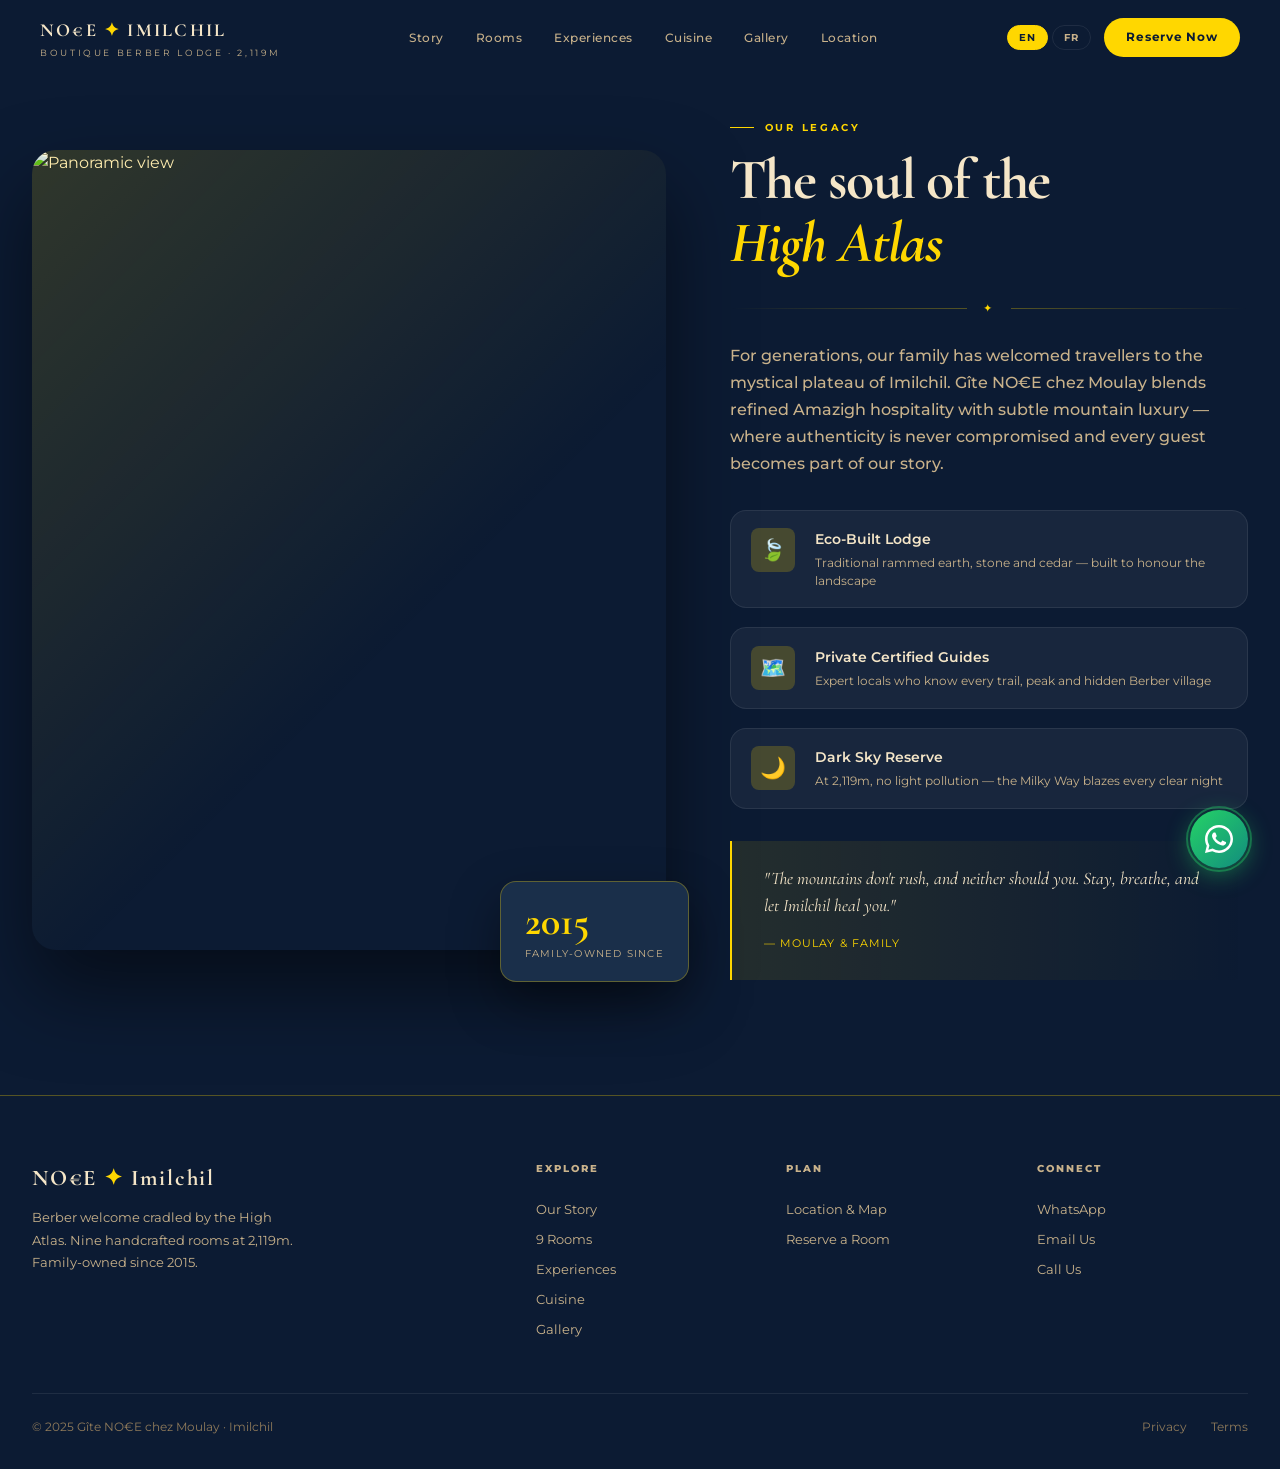
==== about.html @ 266090f7 "Add files via upload" ====
<!DOCTYPE html>
<html lang="en">
<head>
    <meta charset="UTF-8" />
    <meta name="viewport" content="width=device-width, initial-scale=1.0" />
    <title>Our Story — Gîte NO€E</title>
    <link rel="preconnect" href="https://fonts.googleapis.com" />
    <link rel="preconnect" href="https://fonts.gstatic.com" crossorigin />
    <link href="https://fonts.googleapis.com/css2?family=Cormorant+Garamond:ital,wght@0,400;0,500;0,600;0,700;1,400;1,600&family=Montserrat:wght@300;400;500;600;700&display=swap" rel="stylesheet" />
    <link rel="stylesheet" href="style.css" />
</head>
<body>
    <div class="cursor-glow" id="cursorGlow" aria-hidden="true"></div>

    <!-- NAVIGATION (same as index) -->
    <nav id="nav" aria-label="Main navigation">
        <a href="index.html" class="nav-logo"><span class="nav-logo-main">NO€E <span>✦</span> IMILCHIL</span><span class="nav-logo-sub">Boutique Berber Lodge · 2,119m</span></a>
        <ul class="nav-links" role="list">
            <li><a href="about.html">Story</a></li>
            <li><a href="rooms.html">Rooms</a></li>
            <li><a href="experiences.html">Experiences</a></li>
            <li><a href="cuisine.html">Cuisine</a></li>
            <li><a href="gallery.html">Gallery</a></li>
            <li><a href="location.html">Location</a></li>
        </ul>
        <div class="nav-right">
            <div class="lang-wrap"><button class="lang-btn on" data-lang="en" aria-pressed="true">EN</button><button class="lang-btn" data-lang="fr" aria-pressed="false">FR</button></div>
            <a href="location.html#booking" class="nav-cta-btn">Reserve Now</a>
            <button class="burger" id="burger" aria-expanded="false" aria-controls="mob-menu"><span></span><span></span><span></span></button>
        </div>
    </nav>

    <nav class="mob-menu" id="mob-menu">
        <a href="about.html">Our Story</a><a href="rooms.html">9 Rooms</a><a href="experiences.html">Experiences</a><a href="cuisine.html">Cuisine</a><a href="gallery.html">Gallery</a><a href="location.html">Location</a><a href="location.html#booking">Reserve Now →</a>
    </nav>

    <main>
        <!-- ABOUT SECTION (full) -->
        <section id="about" class="section" style="padding-top:120px;">
            <div class="container">
                <div class="about-wrap">
                    <div class="about-img-block r">
                        <div class="about-img-frame">
                            <img class="about-img-main" src="https://i.postimg.cc/1n8S5CJY/AQM05FC-2BAV7cjh-Jnmu-V8AZ-J45tx25D-82i-GCc-Iw-R-6g-IJ9uo-DJxh-YTn-Dd-X-Yo-VLy-Zjq-O2AMg-Bp-F4c9ld-E.jpg" alt="Panoramic view" width="600" height="800" loading="lazy">
                        </div>
                        <div class="about-float-card"><div class="num">2015</div><div class="lbl">Family-owned since</div></div>
                    </div>
                    <div class="about-text-block r r-d1">
                        <p class="eyebrow">Our Legacy</p>
                        <h2 class="sec-title" id="about-h">The soul of the<br><em>High Atlas</em></h2>
                        <div class="gold-line"><span>✦</span></div>
                        <p class="sec-lead">For generations, our family has welcomed travellers to the mystical plateau of Imilchil. Gîte NO€E chez Moulay blends refined Amazigh hospitality with subtle mountain luxury — where authenticity is never compromised and every guest becomes part of our story.</p>
                        <div class="about-pillars">
                            <div class="pillar"><div class="pillar-icon">🍃</div><div><div class="pillar-name">Eco-Built Lodge</div><div class="pillar-desc">Traditional rammed earth, stone and cedar — built to honour the landscape</div></div></div>
                            <div class="pillar"><div class="pillar-icon">🗺️</div><div><div class="pillar-name">Private Certified Guides</div><div class="pillar-desc">Expert locals who know every trail, peak and hidden Berber village</div></div></div>
                            <div class="pillar"><div class="pillar-icon">🌙</div><div><div class="pillar-name">Dark Sky Reserve</div><div class="pillar-desc">At 2,119m, no light pollution — the Milky Way blazes every clear night</div></div></div>
                        </div>
                        <blockquote class="quote-pull"><p>"The mountains don't rush, and neither should you. Stay, breathe, and let Imilchil heal you."</p><cite>— Moulay &amp; family</cite></blockquote>
                    </div>
                </div>
            </div>
        </section>
    </main>

    <!-- FOOTER (same as index) -->
    <footer role="contentinfo">
        <div class="container">
            <div class="footer-grid">
                <div class="footer-brand"><div class="f-logo">NO€E <span>✦</span> Imilchil</div><p>Berber welcome cradled by the High Atlas. Nine handcrafted rooms at 2,119m. Family-owned since 2015.</p></div>
                <div class="footer-col"><h5>Explore</h5><nav><a href="about.html">Our Story</a><a href="rooms.html">9 Rooms</a><a href="experiences.html">Experiences</a><a href="cuisine.html">Cuisine</a><a href="gallery.html">Gallery</a></nav></div>
                <div class="footer-col"><h5>Plan</h5><nav><a href="location.html">Location &amp; Map</a><a href="location.html#booking">Reserve a Room</a></nav></div>
                <div class="footer-col"><h5>Connect</h5><nav><a href="https://wa.me/212709085856" target="_blank">WhatsApp</a><a href="mailto:ouchenmoulay0@gmail.com">Email Us</a><a href="tel:+212709085856">Call Us</a></nav></div>
            </div>
            <div class="footer-bottom"><span class="footer-copy">© 2025 Gîte NO€E chez Moulay · Imilchil</span><div class="footer-legal"><a href="#">Privacy</a><a href="#">Terms</a></div></div>
        </div>
    </footer>

    <a href="https://wa.me/212709085856" class="wa-fab" target="_blank" rel="noopener noreferrer"><div class="wa-pulse"></div><svg viewBox="0 0 24 24" fill="white"><path d="M17.472 14.382c-.297-.149-1.758-.867-2.03-.967-.273-.099-.471-.148-.67.15-.197.297-.767.966-.94 1.164-.173.199-.347.223-.644.075-.297-.15-1.255-.463-2.39-1.475-.883-.788-1.48-1.761-1.653-2.059-.173-.297-.018-.458.13-.606.134-.133.298-.347.446-.52.149-.174.198-.298.298-.497.099-.198.05-.371-.025-.52-.075-.149-.669-1.612-.916-2.207-.242-.579-.487-.5-.669-.51-.173-.008-.371-.01-.57-.01-.198 0-.52.074-.792.372-.272.297-1.04 1.016-1.04 2.479 0 1.462 1.065 2.875 1.213 3.074.149.198 2.096 3.2 5.077 4.487.709.306 1.262.489 1.694.625.712.227 1.36.195 1.871.118.571-.085 1.758-.719 2.006-1.413.248-.694.248-1.289.173-1.413z"/><path d="M12 0C5.373 0 0 5.373 0 12c0 2.123.553 4.114 1.522 5.847L0 24l6.304-1.493A11.934 11.934 0 0012 24c6.627 0 12-5.373 12-12S18.627 0 12 0zm0 21.818a9.818 9.818 0 01-5.03-1.381l-.36-.215-3.745.886.936-3.632-.234-.374A9.818 9.818 0 012.182 12C2.182 6.566 6.566 2.182 12 2.182S21.818 6.566 21.818 12 17.434 21.818 12 21.818z"/></svg></a>

    <div class="book-bar" id="bookBar"><div><div class="book-bar-from">Rooms from</div><div class="book-bar-price">35 € / night</div></div><a href="location.html#booking" class="btn-gold" style="padding:0.65rem 1.5rem;font-size:0.8rem;">Reserve →</a></div>

    <script src="script.js" defer></script>
</body>
</html>
---- style.css ----
:root {
    --bg-primary: #0C1B33;
    --bg-secondary: #1A2F4A;
    --bg-card: #25415D;
    --bg-dark: #081420;
    --text-primary: #F5E6C8;
    --text-secondary: #C9B28B;
    --text-muted: #8F7A5A;
    --gold: #FFD700;
    --gold-light: #FFE44D;
    --gold-dim: rgba(255, 215, 0, 0.2);
    --green: #009E60;
    --border-gold: rgba(255, 215, 0, 0.3);
    --border-dim: rgba(255, 255, 255, 0.08);
    --r-sm: 8px; --r-md: 16px; --r-lg: 24px; --r-xl: 40px;
    --ease: cubic-bezier(0.25, 0.46, 0.45, 0.94);
    --ease-out: cubic-bezier(0.16, 1, 0.3, 1);
}
*,*::before,*::after{margin:0;padding:0;box-sizing:border-box;}
html{scroll-behavior:smooth;scroll-padding-top:80px;font-size:16px;}
body{font-family:'Montserrat',system-ui,sans-serif;background:var(--bg-primary);color:var(--text-primary);line-height:1.65;overflow-x:hidden;}
img{display:block;max-width:100%;}
a{color:inherit;text-decoration:none;}
ul{list-style:none;}
button{font-family:inherit;cursor:pointer;border:none;background:none;}
input,select,textarea{font-family:inherit;}

.cursor-glow{position:fixed;width:400px;height:400px;border-radius:50%;background:radial-gradient(circle,rgba(255,215,0,0.08) 0%,transparent 70%);pointer-events:none;z-index:0;transform:translate(-50%,-50%);}
body::before{content:'';position:fixed;inset:0;z-index:1;pointer-events:none;background-image:url("data:image/svg+xml,%3Csvg viewBox='0 0 256 256' xmlns='http://www.w3.org/2000/svg'%3E%3Cfilter id='noise'%3E%3CfeTurbulence type='fractalNoise' baseFrequency='0.9' numOctaves='4' stitchTiles='stitch'/%3E%3C/filter%3E%3Crect width='100%25' height='100%25' filter='url(%23noise)' opacity='0.03'/%3E%3C/svg%3E");opacity:0.3;}

#nav{position:fixed;inset:0 0 auto 0;z-index:9000;display:flex;align-items:center;justify-content:space-between;padding:0 2.5rem;height:76px;background:transparent;transition:background 0.5s var(--ease),border-color 0.5s;border-bottom:1px solid transparent;}
#nav.solid{background:rgba(12,27,51,0.92);backdrop-filter:blur(24px) saturate(180%);border-bottom-color:var(--border-gold);}
.nav-logo{display:flex;flex-direction:column;gap:1px;}
.nav-logo-main{font-family:'Cormorant Garamond',serif;font-size:1.15rem;font-weight:700;letter-spacing:0.12em;color:var(--text-primary);}
.nav-logo-main span{color:var(--gold);}
.nav-logo-sub{font-size:0.55rem;letter-spacing:0.3em;text-transform:uppercase;color:var(--text-secondary);}
.nav-links{display:none;align-items:center;gap:0.2rem;}
@media(min-width:900px){.nav-links{display:flex;}}
.nav-links a{font-size:0.78rem;font-weight:500;letter-spacing:0.04em;color:var(--text-secondary);padding:0.5rem 0.9rem;border-radius:var(--r-xl);transition:color 0.2s,background 0.2s;}
.nav-links a:hover{color:var(--gold);background:rgba(255,215,0,0.1);}
.nav-cta-btn{font-size:0.78rem;font-weight:700;letter-spacing:0.06em;padding:0.6rem 1.4rem;border-radius:var(--r-xl);background:var(--gold);color:var(--bg-primary);transition:all 0.25s var(--ease);}
.nav-cta-btn:hover{background:var(--gold-light);transform:translateY(-1px);}
.nav-right{display:flex;align-items:center;gap:0.8rem;}
.lang-wrap{display:flex;gap:4px;}
.lang-btn{font-size:0.65rem;font-weight:700;letter-spacing:0.08em;padding:0.3rem 0.7rem;border-radius:2rem;border:1px solid var(--border-dim);color:var(--text-secondary);transition:all 0.2s;}
.lang-btn.on{background:var(--gold);border-color:var(--gold);color:var(--bg-primary);}
.lang-btn:hover:not(.on){border-color:var(--border-gold);color:var(--gold);}
.burger{display:flex;flex-direction:column;gap:5px;padding:8px;border-radius:var(--r-sm);}
@media(min-width:900px){.burger{display:none;}}
.burger:hover{background:rgba(255,255,255,0.06);}
.burger span{display:block;width:22px;height:1.5px;background:var(--text-primary);border-radius:2px;transition:transform 0.3s,opacity 0.3s;}
.burger.open span:nth-child(1){transform:translateY(6.5px) rotate(45deg);}
.burger.open span:nth-child(2){opacity:0;transform:scaleX(0);}
.burger.open span:nth-child(3){transform:translateY(-6.5px) rotate(-45deg);}
.mob-menu{position:fixed;inset:76px 0 auto 0;z-index:8999;background:rgba(12,27,51,0.97);backdrop-filter:blur(30px);border-bottom:1px solid var(--border-gold);padding:1.5rem 2rem 2rem;display:flex;flex-direction:column;gap:0.4rem;transform:translateY(-110%);opacity:0;transition:transform 0.4s var(--ease-out),opacity 0.4s;}
.mob-menu.open{transform:translateY(0);opacity:1;}
.mob-menu a{display:block;padding:0.85rem 1rem;border-radius:var(--r-sm);font-size:1rem;font-weight:500;color:var(--text-secondary);border-bottom:1px solid var(--border-dim);transition:color 0.2s,background 0.2s;}
.mob-menu a:hover{color:var(--gold);background:rgba(255,215,0,0.08);}
.mob-menu a:last-child{margin-top:0.8rem;border:none;background:var(--gold);color:var(--bg-primary);text-align:center;border-radius:var(--r-xl);font-weight:700;}

#hero{position:relative;min-height:100svh;display:flex;align-items:center;justify-content:center;overflow:hidden;}
.hero-bg{position:absolute;inset:0;background:url('https://i.postimg.cc/1n8S5CJY/AQM05FC-2BAV7cjh-Jnmu-V8AZ-J45tx25D-82i-GCc-Iw-R-6g-IJ9uo-DJxh-YTn-Dd-X-Yo-VLy-Zjq-O2AMg-Bp-F4c9ld-E.jpg') center 35%/cover no-repeat;transform:scale(1.06);transition:transform 10s var(--ease-out);filter:brightness(0.7) saturate(1.3) contrast(1.1);}
.hero-bg.ready{transform:scale(1);}
.hero-bg::after{content:'';position:absolute;inset:0;background:linear-gradient(to bottom,rgba(12,27,51,0.5) 0%,transparent 40%),linear-gradient(to top,rgba(12,27,51,0.85) 0%,rgba(12,27,51,0.3) 50%,transparent 100%);}
.hero-orb{position:absolute;border-radius:50%;pointer-events:none;animation:orbFloat 8s ease-in-out infinite;}
.hero-orb-1{width:600px;height:600px;background:radial-gradient(circle,rgba(255,215,0,0.1) 0%,transparent 70%);top:-100px;right:-100px;}
.hero-orb-2{width:400px;height:400px;background:radial-gradient(circle,rgba(0,158,96,0.1) 0%,transparent 70%);bottom:50px;left:-50px;animation-delay:3s;}
@keyframes orbFloat{0%,100%{transform:translateY(0) scale(1);}50%{transform:translateY(-30px) scale(1.05);}}
.hero-corner{position:absolute;width:80px;height:80px;border-color:rgba(255,215,0,0.5);border-style:solid;border-width:0;pointer-events:none;}
.hero-corner.tl{top:100px;left:40px;border-top-width:1px;border-left-width:1px;}
.hero-corner.tr{top:100px;right:40px;border-top-width:1px;border-right-width:1px;}
.hero-corner.bl{bottom:60px;left:40px;border-bottom-width:1px;border-left-width:1px;}
.hero-corner.br{bottom:60px;right:40px;border-bottom-width:1px;border-right-width:1px;}
.hero-inner{position:relative;z-index:2;text-align:center;padding:8rem 2rem 5rem;max-width:900px;}
.hero-tag{display:inline-flex;align-items:center;gap:0.8rem;background:rgba(12,27,51,0.7);border:1px solid rgba(255,215,0,0.5);color:var(--gold);font-size:0.6rem;font-weight:700;letter-spacing:0.25em;text-transform:uppercase;padding:0.55rem 1.4rem;border-radius:2rem;margin-bottom:2rem;}
.hero-tag-dot{width:4px;height:4px;border-radius:50%;background:var(--gold);animation:blink 2s ease-in-out infinite;}
@keyframes blink{0%,100%{opacity:1;}50%{opacity:0.2;}}
.hero-h1{font-family:'Cormorant Garamond',serif;font-size:clamp(2.8rem,8vw,6.5rem);font-weight:900;line-height:1.02;letter-spacing:-0.02em;color:var(--text-primary);margin-bottom:1.5rem;}
.hero-h1 .line{display:block;overflow:hidden;}
.hero-h1 .line span{display:inline-block;animation:slideUp 0.9s var(--ease-out) both;}
.hero-h1 .line:nth-child(1) span{animation-delay:0.1s;}
.hero-h1 .line:nth-child(2) span{animation-delay:0.2s;}
.hero-h1 em{font-style:italic;background:linear-gradient(135deg,var(--gold) 0%,var(--gold-light) 50%,#FF8C00 100%);-webkit-background-clip:text;-webkit-text-fill-color:transparent;background-clip:text;}
@keyframes slideUp{from{transform:translateY(110%);opacity:0;}to{transform:translateY(0);opacity:1;}}
.hero-sub{font-size:clamp(0.9rem,1.8vw,1.15rem);color:var(--text-secondary);max-width:560px;margin:0 auto 2.5rem;line-height:1.7;font-weight:500;animation:fadeIn 1s 0.5s both;}
@keyframes fadeIn{from{opacity:0;transform:translateY(16px);}to{opacity:1;transform:translateY(0);}}
.hero-btns{display:flex;flex-wrap:wrap;gap:1rem;justify-content:center;margin-bottom:3.5rem;animation:fadeIn 1s 0.7s both;}
.btn-gold{display:inline-flex;align-items:center;gap:0.5rem;padding:1rem 2.2rem;border-radius:var(--r-xl);background:var(--gold);color:var(--bg-primary);font-size:0.85rem;font-weight:700;letter-spacing:0.05em;box-shadow:0 0 40px rgba(255,215,0,0.35);transition:all 0.3s var(--ease);}
.btn-gold:hover{background:var(--gold-light);transform:translateY(-3px);box-shadow:0 8px 40px rgba(255,215,0,0.5);}
.btn-outline-cream{display:inline-flex;align-items:center;gap:0.5rem;padding:1rem 2.2rem;border-radius:var(--r-xl);background:rgba(255,255,255,0.08);border:1px solid rgba(255,215,0,0.4);color:var(--text-primary);font-size:0.85rem;font-weight:600;backdrop-filter:blur(8px);transition:all 0.3s var(--ease);}
.btn-outline-cream:hover{background:rgba(255,215,0,0.15);border-color:var(--gold);transform:translateY(-3px);}
.hero-stats{display:flex;flex-wrap:wrap;justify-content:center;gap:0;border:1px solid var(--border-gold);border-radius:var(--r-lg);background:rgba(12,27,51,0.7);backdrop-filter:blur(16px);overflow:hidden;max-width:700px;margin:0 auto;animation:fadeIn 1s 0.9s both;}
.h-stat{flex:1;min-width:140px;padding:1.2rem 1rem;text-align:center;border-right:1px solid var(--border-gold);}
.h-stat:last-child{border-right:none;}
.h-stat-num{font-family:'Cormorant Garamond',serif;font-size:1.6rem;font-weight:700;color:var(--gold);display:block;line-height:1;margin-bottom:0.3rem;}
.h-stat-label{font-size:0.62rem;letter-spacing:0.15em;text-transform:uppercase;color:var(--text-secondary);}
.hero-scroll{position:absolute;bottom:2.5rem;left:50%;transform:translateX(-50%);z-index:2;display:flex;flex-direction:column;align-items:center;gap:0.5rem;}
.scroll-mouse{width:24px;height:38px;border:1.5px solid rgba(255,215,0,0.5);border-radius:12px;display:flex;justify-content:center;padding-top:6px;}
.scroll-wheel{width:3px;height:8px;background:var(--gold);border-radius:2px;animation:scrollDown 2s ease-in-out infinite;}
@keyframes scrollDown{0%{transform:translateY(0);opacity:1;}100%{transform:translateY(12px);opacity:0;}}
.scroll-text{font-size:0.55rem;letter-spacing:0.2em;text-transform:uppercase;color:var(--text-muted);}

.section{padding:clamp(4rem,9vw,8rem) 2rem;position:relative;z-index:2;background:var(--bg-primary);}
.container{max-width:1280px;margin:0 auto;}
.eyebrow{font-size:0.6rem;font-weight:700;letter-spacing:0.28em;text-transform:uppercase;color:var(--gold);margin-bottom:0.8rem;display:flex;align-items:center;gap:0.7rem;}
.eyebrow::before{content:'';display:block;width:24px;height:1px;background:var(--gold);}
.sec-title{font-family:'Cormorant Garamond',serif;font-size:clamp(2rem,4.5vw,3.8rem);font-weight:700;line-height:1.1;color:var(--text-primary);letter-spacing:-0.02em;margin-bottom:1rem;}
.sec-title em{font-style:italic;color:var(--gold);}
.sec-lead{font-size:0.97rem;color:var(--text-secondary);max-width:520px;line-height:1.75;font-weight:500;}
.gold-line{display:flex;align-items:center;gap:1rem;margin:1.5rem 0;}
.gold-line::before,.gold-line::after{content:'';flex:1;height:1px;background:linear-gradient(to right,transparent,var(--border-gold));}
.gold-line::after{background:linear-gradient(to left,transparent,var(--border-gold));}
.gold-line span{color:var(--gold);font-size:0.7rem;letter-spacing:0.2em;}
.r{opacity:0;transform:translateY(32px);transition:opacity 0.7s var(--ease-out),transform 0.7s var(--ease-out);}
.r.in{opacity:1;transform:translateY(0);}
.r-d1{transition-delay:0.1s;}
.r-d2{transition-delay:0.18s;}
.r-d3{transition-delay:0.26s;}

.lux-bar{background:var(--bg-secondary);border-top:1px solid var(--border-gold);border-bottom:1px solid var(--border-gold);padding:0.9rem 0;overflow:hidden;position:relative;z-index:2;}
.lux-track{display:flex;gap:3rem;width:max-content;animation:lux 30s linear infinite;}
.lux-item{display:flex;align-items:center;gap:0.6rem;font-size:0.65rem;font-weight:600;letter-spacing:0.15em;text-transform:uppercase;color:var(--text-secondary);white-space:nowrap;}
.lux-item .gem{color:var(--gold);font-size:0.8rem;}
@keyframes lux{from{transform:translateX(0);}to{transform:translateX(-50%);}}

.about-wrap{display:grid;grid-template-columns:1fr;gap:4rem;align-items:center;}
@media(min-width:900px){.about-wrap{grid-template-columns:1.1fr 0.9fr;}}
.about-img-block{position:relative;}
.about-img-frame{position:relative;border-radius:var(--r-lg);overflow:hidden;box-shadow:0 40px 80px rgba(0,0,0,0.5);}
.about-img-frame::before{content:'';position:absolute;inset:0;z-index:1;background:linear-gradient(135deg,rgba(255,215,0,0.15) 0%,transparent 60%);pointer-events:none;}
.about-img-main{width:100%;aspect-ratio:3/4;object-fit:cover;transition:transform 0.8s var(--ease);filter:contrast(1.1) saturate(1.2);}
.about-img-frame:hover .about-img-main{transform:scale(1.03);}
.about-float-card{position:absolute;bottom:-2rem;right:-1.5rem;background:var(--bg-secondary);border:1px solid var(--border-gold);border-radius:var(--r-md);padding:1.2rem 1.5rem;box-shadow:0 20px 50px rgba(0,0,0,0.4);backdrop-filter:blur(10px);min-width:180px;}
.about-float-card .num{font-family:'Cormorant Garamond',serif;font-size:2.5rem;font-weight:700;color:var(--gold);line-height:1;}
.about-float-card .lbl{font-size:0.65rem;letter-spacing:0.12em;text-transform:uppercase;color:var(--text-secondary);margin-top:0.2rem;}
.about-pillars{display:flex;flex-direction:column;gap:1.2rem;margin-top:2rem;}
.pillar{display:flex;gap:1.2rem;align-items:flex-start;padding:1.1rem 1.3rem;background:rgba(255,255,255,0.05);border:1px solid var(--border-dim);border-radius:var(--r-md);transition:border-color 0.3s,background 0.3s;}
.pillar:hover{border-color:var(--border-gold);background:rgba(255,215,0,0.08);}
.pillar-icon{width:44px;height:44px;border-radius:var(--r-sm);flex-shrink:0;background:var(--gold-dim);display:flex;align-items:center;justify-content:center;font-size:1.3rem;}
.pillar-name{font-size:0.88rem;font-weight:600;color:var(--text-primary);margin-bottom:0.15rem;}
.pillar-desc{font-size:0.75rem;color:var(--text-secondary);line-height:1.5;}
.quote-pull{margin-top:2rem;padding:1.5rem 2rem;border-left:2px solid var(--gold);background:linear-gradient(90deg,rgba(255,215,0,0.1),transparent);border-radius:0 var(--r-md) var(--r-md) 0;}
.quote-pull p{font-family:'Cormorant Garamond',serif;font-size:1.1rem;font-style:italic;color:var(--text-primary);line-height:1.55;margin-bottom:0.6rem;}
.quote-pull cite{font-size:0.7rem;font-style:normal;letter-spacing:0.1em;text-transform:uppercase;color:var(--gold);}

.stats-section{background:var(--bg-secondary);border-top:1px solid var(--border-gold);border-bottom:1px solid var(--border-gold);position:relative;z-index:2;}
.stats-grid{display:grid;grid-template-columns:repeat(2,1fr);gap:0;}
@media(min-width:600px){.stats-grid{grid-template-columns:repeat(4,1fr);}}
.stat-box{padding:2.5rem 2rem;text-align:center;border-right:1px solid var(--border-dim);position:relative;}
.stat-box:last-child{border-right:none;}
.stat-box::before{content:'';position:absolute;inset:0;background:radial-gradient(circle at 50% 0%,rgba(255,215,0,0.06) 0%,transparent 60%);pointer-events:none;}
.stat-num{font-family:'Cormorant Garamond',serif;font-size:clamp(2.2rem,5vw,3.5rem);font-weight:700;color:var(--gold);line-height:1;display:block;margin-bottom:0.4rem;}
.stat-label{font-size:0.65rem;letter-spacing:0.18em;text-transform:uppercase;color:var(--text-secondary);}

.rooms-section{background:var(--bg-primary);}
.rooms-header{display:flex;flex-wrap:wrap;gap:1.5rem;justify-content:space-between;align-items:flex-end;margin-bottom:3rem;}
.rooms-grid{display:grid;grid-template-columns:1fr;gap:1.5rem;}
@media(min-width:640px){.rooms-grid{grid-template-columns:repeat(2,1fr);}}
@media(min-width:1100px){.rooms-grid{grid-template-columns:repeat(3,1fr);}}
.room-card.featured{grid-column:1/-1;}
@media(min-width:640px){.room-card.featured .room-img{height:420px;}.room-card.featured .room-inner{display:grid;grid-template-columns:1fr 1fr;align-items:end;}}
.room-card{background:var(--bg-secondary);border:1px solid var(--border-dim);border-radius:var(--r-lg);overflow:hidden;transition:border-color 0.4s var(--ease),transform 0.4s var(--ease),box-shadow 0.4s var(--ease);cursor:pointer;}
.room-card:hover{border-color:var(--border-gold);transform:translateY(-8px);box-shadow:0 32px 64px rgba(0,0,0,0.4),0 0 0 1px var(--border-gold);}
.room-img-wrap{position:relative;overflow:hidden;}
.room-img{width:100%;height:240px;object-fit:cover;transition:transform 0.7s var(--ease);display:block;filter:contrast(1.1) saturate(1.1);}
.room-card:hover .room-img{transform:scale(1.07);}
.room-img-overlay{position:absolute;inset:0;background:linear-gradient(to top,rgba(12,27,51,0.8) 0%,transparent 50%);}
.room-badge{position:absolute;top:1rem;left:1rem;z-index:2;padding:0.3rem 0.8rem;border-radius:2rem;font-size:0.58rem;font-weight:800;letter-spacing:0.12em;text-transform:uppercase;}
.badge-gold{background:var(--gold);color:var(--bg-primary);}
.badge-dark{background:rgba(0,0,0,0.7);border:1px solid var(--border-gold);color:var(--gold);backdrop-filter:blur(8px);}
.room-inner{padding:1.4rem 1.5rem 1.6rem;position:relative;z-index:3;}
.room-name{font-family:'Cormorant Garamond',serif;font-size:1.25rem;font-weight:700;color:var(--text-primary);margin-bottom:0.4rem;}
.room-desc{font-size:0.78rem;color:var(--text-secondary);line-height:1.6;margin-bottom:1rem;}
.room-amenities{display:flex;flex-wrap:wrap;gap:0.4rem;margin-bottom:1.2rem;}
.amenity{font-size:0.62rem;font-weight:600;letter-spacing:0.06em;padding:0.25rem 0.65rem;border-radius:2rem;background:rgba(255,215,0,0.15);border:1px solid rgba(255,215,0,0.3);color:var(--gold);}
.room-footer-row{display:flex;align-items:center;justify-content:space-between;gap:1rem;padding-top:1rem;border-top:1px solid var(--border-dim);}
.room-price .amount{font-family:'Cormorant Garamond',serif;font-size:1.5rem;font-weight:700;color:var(--gold);}
.room-price .unit{font-size:0.65rem;color:var(--text-secondary);display:block;margin-top:-2px;}
.btn-room{padding:0.55rem 1.3rem;border-radius:var(--r-xl);background:transparent;border:1px solid var(--border-gold);color:var(--gold);font-size:0.72rem;font-weight:700;letter-spacing:0.06em;transition:all 0.25s var(--ease);}
.btn-room:hover{background:var(--gold);border-color:var(--gold);color:var(--bg-primary);}

.exp-section{background:var(--bg-secondary);}
.exp-grid{display:grid;grid-template-columns:1fr;gap:1.2rem;}
@media(min-width:640px){.exp-grid{grid-template-columns:repeat(2,1fr);}}
@media(min-width:1100px){.exp-grid{grid-template-columns:repeat(4,1fr);}}
.exp-card{position:relative;border-radius:var(--r-lg);overflow:hidden;height:360px;cursor:pointer;}
.exp-card img{position:absolute;inset:0;width:100%;height:100%;object-fit:cover;transition:transform 0.7s var(--ease),filter 0.5s;filter:brightness(0.8) saturate(1.2) contrast(1.1);}
.exp-card:hover img{transform:scale(1.1);filter:brightness(1) saturate(1.2) contrast(1.1);}
.exp-card-body{position:absolute;inset:0;z-index:2;background:linear-gradient(to top,rgba(12,27,51,0.9) 0%,rgba(12,27,51,0.3) 50%,transparent 100%);display:flex;flex-direction:column;justify-content:flex-end;padding:1.5rem;}
.exp-num{font-size:0.6rem;font-weight:800;letter-spacing:0.2em;color:var(--gold);text-transform:uppercase;margin-bottom:0.4rem;}
.exp-name{font-family:'Cormorant Garamond',serif;font-size:1.35rem;font-weight:700;color:var(--text-primary);line-height:1.2;margin-bottom:0.4rem;}
.exp-desc{font-size:0.75rem;color:var(--text-secondary);line-height:1.5;}
.exp-link{display:inline-flex;align-items:center;gap:0.4rem;margin-top:0.8rem;font-size:0.7rem;font-weight:700;letter-spacing:0.1em;text-transform:uppercase;color:var(--gold);opacity:0;transform:translateY(8px);transition:opacity 0.3s,transform 0.3s;}
.exp-card:hover .exp-link{opacity:1;transform:translateY(0);}

.gallery-section{background:var(--bg-primary);}
.gallery-mosaic{display:grid;grid-template-columns:repeat(12,1fr);grid-auto-rows:60px;gap:0.8rem;}
.gal-item{position:relative;border-radius:var(--r-md);overflow:hidden;cursor:pointer;}
.gal-item img{width:100%;height:100%;object-fit:cover;transition:transform 0.6s var(--ease),filter 0.4s;filter:brightness(0.8) saturate(1.2) contrast(1.1);}
.gal-item:hover img{transform:scale(1.06);filter:brightness(1) saturate(1.2) contrast(1.1);}
.gal-item-overlay{position:absolute;inset:0;background:linear-gradient(to top,rgba(12,27,51,0.7) 0%,transparent 60%);opacity:0;transition:opacity 0.4s;display:flex;align-items:flex-end;padding:1rem;}
.gal-item:hover .gal-item-overlay{opacity:1;}
.gal-caption{font-size:0.72rem;font-weight:600;color:var(--text-primary);}
.gal-item:nth-child(1){grid-column:1/8;grid-row:1/6;}
.gal-item:nth-child(2){grid-column:8/13;grid-row:1/4;}
.gal-item:nth-child(3){grid-column:8/13;grid-row:4/6;}
@media(max-width:700px){.gallery-mosaic{grid-template-columns:1fr;grid-auto-rows:220px;}.gal-item{grid-column:auto!important;grid-row:auto!important;}}

.cuisine-section{background:var(--bg-secondary);}
.cuisine-wrap{display:grid;grid-template-columns:1fr;gap:4rem;align-items:start;}
@media(min-width:900px){.cuisine-wrap{grid-template-columns:1fr 1fr;}}
.menu-card{background:rgba(255,255,255,0.05);border:1px solid var(--border-dim);border-radius:var(--r-lg);overflow:hidden;}
.menu-card-header{padding:1.5rem 2rem;background:linear-gradient(135deg,rgba(255,215,0,0.15),rgba(0,158,96,0.1));border-bottom:1px solid var(--border-dim);font-family:'Cormorant Garamond',serif;font-size:1rem;font-style:italic;color:var(--gold);}
.menu-items{padding:0 2rem;}
.menu-row{display:flex;align-items:baseline;justify-content:space-between;gap:1rem;padding:1rem 0;border-bottom:1px solid var(--border-dim);}
.menu-row:last-child{border-bottom:none;}
.menu-name{font-size:0.92rem;font-weight:600;color:var(--text-primary);margin-bottom:0.2rem;}
.menu-note{font-size:0.72rem;color:var(--text-secondary);}
.menu-price{font-family:'Cormorant Garamond',serif;font-size:1rem;font-weight:700;color:var(--gold);white-space:nowrap;}
.cuisine-imgs{display:flex;flex-direction:column;gap:1rem;}
.cuisine-img-big{border-radius:var(--r-lg);overflow:hidden;box-shadow:0 24px 60px rgba(0,0,0,0.5);}
.cuisine-img-big img{width:100%;aspect-ratio:16/9;object-fit:cover;transition:transform 0.6s var(--ease);filter:contrast(1.1) saturate(1.2);}
.cuisine-img-big:hover img{transform:scale(1.04);}
.cuisine-img-pair{display:grid;grid-template-columns:1fr 1fr;gap:1rem;}
.cuisine-img-sm{border-radius:var(--r-md);overflow:hidden;}
.cuisine-img-sm img{width:100%;aspect-ratio:4/3;object-fit:cover;transition:transform 0.6s var(--ease);filter:contrast(1.1) saturate(1.2);}
.cuisine-img-sm:hover img{transform:scale(1.05);}

.location-section{background:var(--bg-secondary);}
.location-wrap{display:grid;grid-template-columns:1fr;gap:3rem;align-items:start;}
@media(min-width:900px){.location-wrap{grid-template-columns:1fr 1fr;}}
.map-wrap{border-radius:var(--r-lg);overflow:hidden;border:1px solid var(--border-dim);box-shadow:0 24px 60px rgba(0,0,0,0.5);height:380px;}
.map-wrap iframe{width:100%;height:100%;border:none;display:block;}
.loc-details h3{font-family:'Cormorant Garamond',serif;font-size:1.6rem;color:var(--text-primary);margin-bottom:0.4rem;}
.loc-address{font-size:0.85rem;color:var(--text-secondary);margin-bottom:2rem;line-height:1.6;}
.proximity-grid{display:grid;grid-template-columns:1fr 1fr;gap:0.8rem;margin-bottom:2rem;}
.prox-card{background:rgba(255,255,255,0.05);border:1px solid var(--border-dim);border-radius:var(--r-md);padding:1rem;transition:border-color 0.3s,background 0.3s;}
.prox-card:hover{border-color:var(--border-gold);background:rgba(255,215,0,0.08);}
.prox-icon{font-size:1.3rem;margin-bottom:0.3rem;}
.prox-place{font-size:0.82rem;font-weight:600;color:var(--text-primary);margin-bottom:0.1rem;}
.prox-dist{font-size:0.65rem;font-weight:700;color:var(--gold);letter-spacing:0.08em;}
.contact-strip{display:flex;flex-direction:column;gap:0.6rem;}
.contact-item{display:flex;align-items:center;gap:0.9rem;padding:0.9rem 1.1rem;background:rgba(255,255,255,0.05);border:1px solid var(--border-dim);border-radius:var(--r-md);font-size:0.85rem;color:var(--text-secondary);transition:all 0.25s;}
.contact-item:hover{border-color:var(--border-gold);color:var(--gold);}
.contact-item .ci{font-size:1.1rem;flex-shrink:0;}

.testi-section{background:var(--bg-primary);}
.testi-grid{display:grid;grid-template-columns:1fr;gap:1.2rem;}
@media(min-width:640px){.testi-grid{grid-template-columns:repeat(2,1fr);}}
@media(min-width:1024px){.testi-grid{grid-template-columns:repeat(3,1fr);}}
.testi-card{background:var(--bg-secondary);border:1px solid var(--border-dim);border-radius:var(--r-lg);padding:2rem;transition:border-color 0.3s var(--ease),transform 0.3s var(--ease),box-shadow 0.3s var(--ease);}
.testi-card:hover{border-color:var(--border-gold);transform:translateY(-5px);box-shadow:0 24px 50px rgba(0,0,0,0.4),0 0 0 1px var(--border-gold);}
.testi-stars{color:var(--gold);font-size:0.9rem;letter-spacing:3px;margin-bottom:1rem;}
.testi-mark{font-family:'Cormorant Garamond',serif;font-size:4rem;line-height:0.7;color:var(--gold);opacity:0.2;margin-bottom:0.8rem;}
.testi-text{font-size:0.9rem;color:var(--text-secondary);line-height:1.7;margin-bottom:1.5rem;font-style:italic;}
.testi-author{display:flex;align-items:center;gap:0.8rem;padding-top:1.2rem;border-top:1px solid var(--border-dim);}
.testi-avatar{width:40px;height:40px;border-radius:50%;background:linear-gradient(135deg,var(--gold),var(--green));display:flex;align-items:center;justify-content:center;font-size:0.8rem;font-weight:800;color:var(--bg-primary);flex-shrink:0;}
.testi-name{font-size:0.85rem;font-weight:700;color:var(--text-primary);margin-bottom:0.1rem;}
.testi-from{font-size:0.68rem;color:var(--text-secondary);}

.booking-section{background:var(--bg-secondary);position:relative;overflow:hidden;}
.booking-section::before{content:'';position:absolute;inset:0;background:radial-gradient(ellipse 80% 60% at 0% 100%,rgba(255,215,0,0.08),transparent),radial-gradient(ellipse 60% 50% at 100% 0%,rgba(0,158,96,0.08),transparent);pointer-events:none;}
.booking-layout{display:grid;grid-template-columns:1fr;gap:3rem;position:relative;z-index:1;}
@media(min-width:900px){.booking-layout{grid-template-columns:1.2fr 0.8fr;align-items:start;}}
.booking-form-wrap{background:rgba(255,255,255,0.05);border:1px solid var(--border-dim);border-radius:var(--r-lg);padding:2.5rem;}
.form-grid-2{display:grid;grid-template-columns:1fr 1fr;gap:1rem;}
@media(max-width:500px){.form-grid-2{grid-template-columns:1fr;}}
.form-group{margin-bottom:1.1rem;}
.form-label{display:block;font-size:0.62rem;font-weight:700;letter-spacing:0.14em;text-transform:uppercase;color:var(--text-secondary);margin-bottom:0.5rem;}
.form-control{width:100%;background:rgba(255,255,255,0.08);border:1.5px solid var(--border-dim);border-radius:var(--r-sm);padding:0.85rem 1.1rem;color:var(--text-primary);font-size:0.88rem;outline:none;transition:border-color 0.25s,background 0.25s,box-shadow 0.25s;}
.form-control::placeholder{color:var(--text-muted);}
.form-control:focus{border-color:var(--gold);background:rgba(255,215,0,0.06);box-shadow:0 0 0 3px rgba(255,215,0,0.2);}
.form-control option{background:var(--bg-secondary);color:var(--text-primary);}
textarea.form-control{resize:vertical;min-height:90px;}
.btn-submit{width:100%;padding:1.1rem;background:linear-gradient(135deg,var(--gold) 0%,var(--gold-light) 100%);color:var(--bg-primary);font-size:0.9rem;font-weight:800;letter-spacing:0.06em;border-radius:var(--r-xl);box-shadow:0 8px 30px rgba(255,215,0,0.3);transition:all 0.3s var(--ease);margin-top:0.5rem;}
.btn-submit:hover{transform:translateY(-3px);box-shadow:0 14px 40px rgba(255,215,0,0.5);}
.booking-side{display:flex;flex-direction:column;gap:1.5rem;}
.booking-info-card{background:linear-gradient(135deg,rgba(255,215,0,0.15),rgba(0,158,96,0.1));border:1px solid var(--border-gold);border-radius:var(--r-lg);padding:2rem;}
.booking-info-card h3{font-family:'Cormorant Garamond',serif;font-size:1.3rem;color:var(--text-primary);margin-bottom:0.4rem;}
.booking-info-card p{font-size:0.8rem;color:var(--text-secondary);margin-bottom:1.5rem;line-height:1.6;}
.direct-links{display:flex;flex-direction:column;gap:0.7rem;}
.direct-link{display:flex;align-items:center;gap:1rem;padding:0.9rem 1.1rem;background:rgba(255,255,255,0.05);border:1px solid var(--border-dim);border-radius:var(--r-sm);color:var(--text-secondary);font-size:0.83rem;font-weight:500;transition:all 0.25s;}
.direct-link:hover{border-color:var(--border-gold);color:var(--gold);background:rgba(255,215,0,0.08);}
.direct-link .dl-icon{font-size:1.1rem;}
.guarantees{background:rgba(255,255,255,0.05);border:1px solid var(--border-dim);border-radius:var(--r-lg);padding:1.5rem;}
.guarantees h4{font-size:0.7rem;font-weight:800;letter-spacing:0.15em;text-transform:uppercase;color:var(--text-secondary);margin-bottom:1rem;}
.guarantee{display:flex;align-items:flex-start;gap:0.7rem;padding:0.55rem 0;border-bottom:1px solid var(--border-dim);font-size:0.8rem;color:var(--text-secondary);}
.guarantee:last-child{border-bottom:none;}
.guarantee .ck{color:var(--gold);flex-shrink:0;font-size:0.85rem;}

footer{background:var(--bg-primary);border-top:1px solid var(--border-gold);padding:4rem 2rem 2rem;position:relative;z-index:2;}
.footer-grid{display:grid;grid-template-columns:1fr;gap:2.5rem;margin-bottom:3rem;}
@media(min-width:600px){.footer-grid{grid-template-columns:repeat(2,1fr);}}
@media(min-width:1000px){.footer-grid{grid-template-columns:2.2fr 1fr 1fr 1fr;}}
.footer-brand .f-logo{font-family:'Cormorant Garamond',serif;font-size:1.4rem;font-weight:700;letter-spacing:0.08em;color:var(--text-primary);margin-bottom:0.6rem;}
.footer-brand .f-logo span{color:var(--gold);}
.footer-brand p{font-size:0.82rem;color:var(--text-secondary);line-height:1.7;max-width:270px;}
.footer-col h5{font-size:0.62rem;font-weight:800;letter-spacing:0.2em;text-transform:uppercase;color:var(--text-secondary);margin-bottom:1.2rem;}
.footer-col a{display:block;font-size:0.83rem;color:var(--text-secondary);padding:0.25rem 0;transition:color 0.2s;}
.footer-col a:hover{color:var(--gold);}
.footer-bottom{border-top:1px solid var(--border-dim);padding-top:1.5rem;display:flex;flex-wrap:wrap;gap:1rem;justify-content:space-between;align-items:center;}
.footer-copy{font-size:0.72rem;color:var(--text-muted);}
.footer-legal{display:flex;gap:1.5rem;}
.footer-legal a{font-size:0.72rem;color:var(--text-muted);transition:color 0.2s;}
.footer-legal a:hover{color:var(--gold);}

.wa-fab{position:fixed;bottom:2rem;right:2rem;z-index:8000;width:58px;height:58px;border-radius:50%;background:linear-gradient(135deg,#25D366,#128C7E);display:flex;align-items:center;justify-content:center;box-shadow:0 6px 24px rgba(37,211,102,0.45);transition:transform 0.3s var(--ease),box-shadow 0.3s;}
.wa-fab:hover{transform:scale(1.12) translateY(-3px);box-shadow:0 12px 32px rgba(37,211,102,0.55);}
.wa-fab svg{width:28px;height:28px;}
.wa-pulse{position:absolute;inset:-4px;border-radius:50%;border:2px solid rgba(37,211,102,0.4);animation:waPulse 2s ease-out infinite;}
@keyframes waPulse{0%{transform:scale(1);opacity:1;}100%{transform:scale(1.5);opacity:0;}}

.book-bar{position:fixed;bottom:0;left:0;right:0;z-index:7000;background:rgba(12,27,51,0.96);backdrop-filter:blur(20px);border-top:1px solid var(--border-gold);padding:0.9rem 1.5rem;display:flex;align-items:center;justify-content:space-between;gap:1rem;transform:translateY(100%);transition:transform 0.4s var(--ease-out);}
.book-bar.show{transform:translateY(0);}
.book-bar-from{font-size:0.62rem;color:var(--text-secondary);margin-bottom:2px;}
.book-bar-price{font-family:'Cormorant Garamond',serif;font-size:1.2rem;font-weight:700;color:var(--gold);}
@media(min-width:900px){.book-bar{display:none;}}
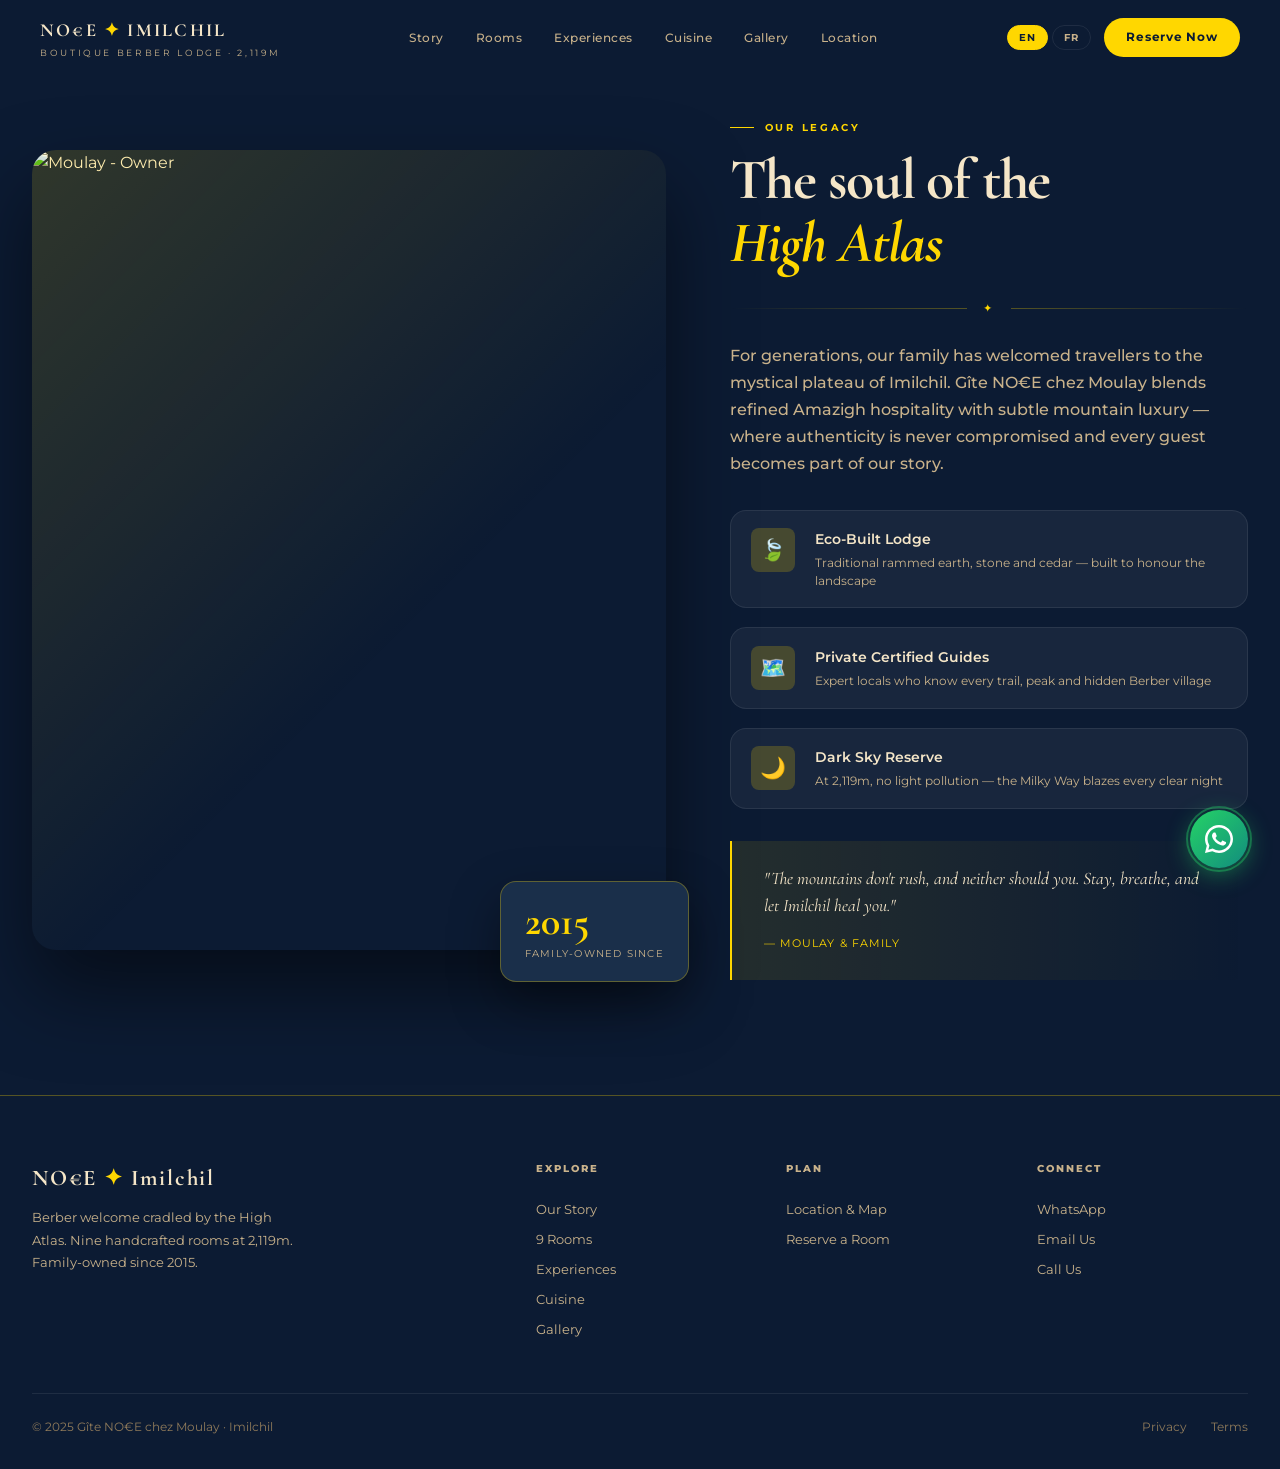
==== commit f4f75686: "Update images and add Google site verification meta" ====
--- a/about.html
+++ b/about.html
@@ -4,6 +4,7 @@
     <meta charset="UTF-8" />
     <meta name="viewport" content="width=device-width, initial-scale=1.0" />
     <title>Our Story — Gîte NO€E</title>
+    <meta name="google-site-verification" content="bbdmjyiDND9j7cKsKWqT7YULyFvrUUaM1Rbf7QMyHcg" />
     <link rel="preconnect" href="https://fonts.googleapis.com" />
     <link rel="preconnect" href="https://fonts.gstatic.com" crossorigin />
     <link href="https://fonts.googleapis.com/css2?family=Cormorant+Garamond:ital,wght@0,400;0,500;0,600;0,700;1,400;1,600&family=Montserrat:wght@300;400;500;600;700&display=swap" rel="stylesheet" />
@@ -12,7 +13,6 @@
 <body>
     <div class="cursor-glow" id="cursorGlow" aria-hidden="true"></div>
 
-    <!-- NAVIGATION (same as index) -->
     <nav id="nav" aria-label="Main navigation">
         <a href="index.html" class="nav-logo"><span class="nav-logo-main">NO€E <span>✦</span> IMILCHIL</span><span class="nav-logo-sub">Boutique Berber Lodge · 2,119m</span></a>
         <ul class="nav-links" role="list">
@@ -35,13 +35,12 @@
     </nav>
 
     <main>
-        <!-- ABOUT SECTION (full) -->
         <section id="about" class="section" style="padding-top:120px;">
             <div class="container">
                 <div class="about-wrap">
                     <div class="about-img-block r">
                         <div class="about-img-frame">
-                            <img class="about-img-main" src="https://i.postimg.cc/1n8S5CJY/AQM05FC-2BAV7cjh-Jnmu-V8AZ-J45tx25D-82i-GCc-Iw-R-6g-IJ9uo-DJxh-YTn-Dd-X-Yo-VLy-Zjq-O2AMg-Bp-F4c9ld-E.jpg" alt="Panoramic view" width="600" height="800" loading="lazy">
+                            <img class="about-img-main" src="https://i.postimg.cc/LsktGSVM/doorway-interior-photoreal.jpg" alt="Moulay - Owner" width="600" height="800" loading="lazy">
                         </div>
                         <div class="about-float-card"><div class="num">2015</div><div class="lbl">Family-owned since</div></div>
                     </div>
@@ -62,7 +61,6 @@
         </section>
     </main>
 
-    <!-- FOOTER (same as index) -->
     <footer role="contentinfo">
         <div class="container">
             <div class="footer-grid">
@@ -75,10 +73,10 @@
         </div>
     </footer>
 
-    <a href="https://wa.me/212709085856" class="wa-fab" target="_blank" rel="noopener noreferrer"><div class="wa-pulse"></div><svg viewBox="0 0 24 24" fill="white"><path d="M17.472 14.382c-.297-.149-1.758-.867-2.03-.967-.273-.099-.471-.148-.67.15-.197.297-.767.966-.94 1.164-.173.199-.347.223-.644.075-.297-.15-1.255-.463-2.39-1.475-.883-.788-1.48-1.761-1.653-2.059-.173-.297-.018-.458.13-.606.134-.133.298-.347.446-.52.149-.174.198-.298.298-.497.099-.198.05-.371-.025-.52-.075-.149-.669-1.612-.916-2.207-.242-.579-.487-.5-.669-.51-.173-.008-.371-.01-.57-.01-.198 0-.52.074-.792.372-.272.297-1.04 1.016-1.04 2.479 0 1.462 1.065 2.875 1.213 3.074.149.198 2.096 3.2 5.077 4.487.709.306 1.262.489 1.694.625.712.227 1.36.195 1.871.118.571-.085 1.758-.719 2.006-1.413.248-.694.248-1.289.173-1.413z"/><path d="M12 0C5.373 0 0 5.373 0 12c0 2.123.553 4.114 1.522 5.847L0 24l6.304-1.493A11.934 11.934 0 0012 24c6.627 0 12-5.373 12-12S18.627 0 12 0zm0 21.818a9.818 9.818 0 01-5.03-1.381l-.36-.215-3.745.886.936-3.632-.234-.374A9.818 9.818 0 012.182 12C2.182 6.566 6.566 2.182 12 2.182S21.818 6.566 21.818 12 17.434 21.818 12 21.818z"/></svg></a>
+    <a href="https://wa.me/212709085856" class="wa-fab" target="_blank"><div class="wa-pulse"></div><svg viewBox="0 0 24 24" fill="white"><path d="M17.472 14.382c-.297-.149-1.758-.867-2.03-.967-.273-.099-.471-.148-.67.15-.197.297-.767.966-.94 1.164-.173.199-.347.223-.644.075-.297-.15-1.255-.463-2.39-1.475-.883-.788-1.48-1.761-1.653-2.059-.173-.297-.018-.458.13-.606.134-.133.298-.347.446-.52.149-.174.198-.298.298-.497.099-.198.05-.371-.025-.52-.075-.149-.669-1.612-.916-2.207-.242-.579-.487-.5-.669-.51-.173-.008-.371-.01-.57-.01-.198 0-.52.074-.792.372-.272.297-1.04 1.016-1.04 2.479 0 1.462 1.065 2.875 1.213 3.074.149.198 2.096 3.2 5.077 4.487.709.306 1.262.489 1.694.625.712.227 1.36.195 1.871.118.571-.085 1.758-.719 2.006-1.413.248-.694.248-1.289.173-1.413z"/><path d="M12 0C5.373 0 0 5.373 0 12c0 2.123.553 4.114 1.522 5.847L0 24l6.304-1.493A11.934 11.934 0 0012 24c6.627 0 12-5.373 12-12S18.627 0 12 0zm0 21.818a9.818 9.818 0 01-5.03-1.381l-.36-.215-3.745.886.936-3.632-.234-.374A9.818 9.818 0 012.182 12C2.182 6.566 6.566 2.182 12 2.182S21.818 6.566 21.818 12 17.434 21.818 12 21.818z"/></svg></a>
 
     <div class="book-bar" id="bookBar"><div><div class="book-bar-from">Rooms from</div><div class="book-bar-price">35 € / night</div></div><a href="location.html#booking" class="btn-gold" style="padding:0.65rem 1.5rem;font-size:0.8rem;">Reserve →</a></div>
 
     <script src="script.js" defer></script>
 </body>
-</html>+</html>
